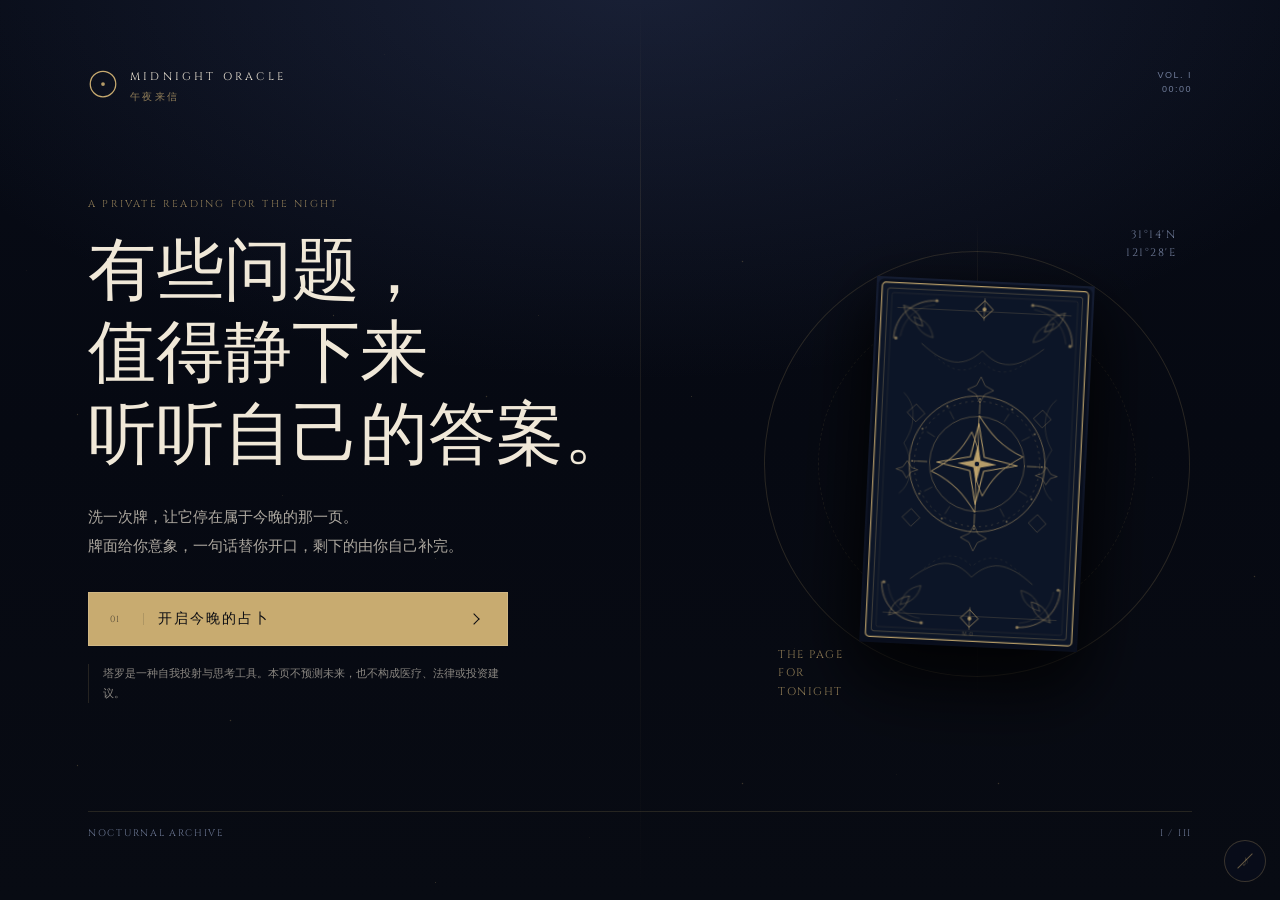
==== app/index.html @ 1a78c90f "Initial commit: 午夜来信 MIDNIGHT ORACLE - 离线塔罗+答案之书工具" ====
<!DOCTYPE html>
<html lang="zh-CN">
<head>
<meta charset="UTF-8" />
<meta name="viewport" content="width=device-width, initial-scale=1.0, maximum-scale=1.0, user-scalable=no, viewport-fit=cover" />
<meta name="description" content="午夜来信 MIDNIGHT ORACLE · 塔罗与答案之书" />
<meta name="color-scheme" content="dark" />
<meta name="theme-color" content="#060912" />
<link rel="icon" href="data:image/svg+xml,%3Csvg xmlns='http://www.w3.org/2000/svg' viewBox='0 0 32 32'%3E%3Crect width='32' height='32' rx='16' fill='%230A0D1B'/%3E%3Ccircle cx='16' cy='16' r='9' fill='none' stroke='%23C7A96B' stroke-width='1.5'/%3E%3Cpath d='M18.5 11a6.2 6.2 0 1 0 0 10 4.8 4.8 0 1 1 0-10Z' fill='%23C7A96B'/%3E%3C/svg%3E" />
<title>午夜来信 MIDNIGHT ORACLE</title>
<link rel="stylesheet" href="./assets/style.css" />
</head>
<body>

<div class="ambient" aria-hidden="true">
  <span class="ambient-glow"></span>
  <span class="ambient-stars" id="ambient-stars"></span>
</div>

<main class="app" id="app" aria-label="午夜来信塔罗占卜工具">

  <!-- ==================== 首页 ==================== -->
  <section class="screen screen-home" id="screen-home" data-screen="home">
    <div class="home-inner">
      <div class="brand">
        <span class="brand-sigil" id="brand-sigil" aria-hidden="true"></span>
        <span class="brand-text">
          <span class="brand-name">MIDNIGHT ORACLE</span>
          <span class="brand-sub">午夜来信</span>
        </span>
        <span class="brand-edition">VOL. I<br />00:00</span>
      </div>

      <div class="home-copy">
        <p class="eyebrow">A PRIVATE READING FOR THE NIGHT</p>
        <h1 class="home-title">有些问题，<br />值得静下来<br />听听自己的答案。</h1>
        <p class="home-lede">
          洗一次牌，让它停在属于今晚的那一页。<br />
          牌面给你意象，一句话替你开口，剩下的由你自己补完。
        </p>

        <button class="btn btn-primary home-cta" id="btn-start" type="button">
          <span class="cta-index">01</span>
          <span class="cta-label">开启今晚的占卜</span>
          <span class="cta-mark" aria-hidden="true"></span>
        </button>

        <p class="disclaimer">
          塔罗是一种自我投射与思考工具。本页不预测未来，也不构成医疗、法律或投资建议。
        </p>
      </div>

      <div class="home-hero" id="home-hero" aria-hidden="true">
        <span class="hero-orbit hero-orbit-a"></span>
        <span class="hero-orbit hero-orbit-b"></span>
        <span class="hero-axis"></span>
        <span class="hero-caption">THE PAGE<br />FOR<br />TONIGHT</span>
        <span class="hero-coordinate">31°14'N<br />121°28'E</span>
      </div>

      <div class="home-footer" aria-hidden="true">
        <span>NOCTURNAL ARCHIVE</span>
        <span>I / III</span>
      </div>
    </div>
  </section>

  <!-- ==================== 静心 ==================== -->
  <section class="screen screen-ritual" id="screen-ritual" data-screen="ritual" hidden>
    <button class="icon-btn icon-back ritual-back" id="btn-ritual-back" type="button" aria-label="返回上一步"></button>

    <div class="ritual-inner">
      <p class="eyebrow">A MOMENT FOR YOURSELF</p>

      <div class="ritual-breath" aria-hidden="true">
        <span class="ritual-ring"></span>
        <span class="ritual-core"></span>
      </div>

      <h2 class="ritual-title">闭上眼睛，<br />深呼吸三次。</h2>

      <p class="ritual-copy">
        然后在心里默念你想问的问题。<br />
        不必写下来——写下来，它就变成了一件待办。
      </p>

      <button class="btn btn-primary btn-block" id="btn-ritual" type="button">我准备好了</button>

      <p class="ritual-foot">全程离线 · 不提问 · 不留存你说过的任何话</p>
    </div>
  </section>

  <!-- ==================== 洗牌与抽牌 ==================== -->
  <section class="screen" id="screen-draw" data-screen="draw" hidden>
    <header class="screen-head">
      <button class="icon-btn icon-back" id="btn-back-draw" type="button" aria-label="返回上一步"></button>
      <h2 class="screen-title">洗牌与抽牌</h2>
      <span class="step-mark">02 / 03</span>
    </header>

    <div class="screen-body screen-body-draw">
      <div class="draw-atmosphere" aria-hidden="true">
        <span class="draw-veil draw-veil-a"></span>
        <span class="draw-veil draw-veil-b"></span>
        <span class="draw-starfield"></span>
        <span class="draw-comet draw-comet-a"></span>
        <span class="draw-comet draw-comet-b"></span>
      </div>

      <div class="draw-meta" aria-hidden="true">
        <span>THE SHUFFLE</span>
        <span class="draw-meta-gem"></span>
        <span>FOCUS / BREATHE</span>
      </div>

      <div class="draw-copy">
        <p class="stage-line" id="draw-stage" role="status" aria-live="polite">把问题交给牌组，听它重新排列。</p>
        <span class="draw-copy-rule" aria-hidden="true"><i></i></span>
      </div>

      <div class="deck-stage" id="deck-stage">
        <div class="deck" id="deck" role="group" aria-label="塔罗牌组"></div>
      </div>

      <div class="draw-controls">
        <button class="btn btn-primary btn-block" id="btn-shuffle" type="button">洗牌</button>
        <p class="stage-hint" id="draw-hint">抽出的牌在这次占卜中不会再改变。</p>
      </div>
    </div>
  </section>

  <!-- ==================== 今晚这一页 ==================== -->
  <section class="screen" id="screen-result" data-screen="result" hidden>
    <header class="screen-head">
      <button class="icon-btn icon-back" id="btn-back-result" type="button" aria-label="返回上一步"></button>
      <h2 class="screen-title" id="screen-result-title">今晚这一页</h2>
      <span class="step-mark" id="screen-result-step">03 / 03</span>
    </header>

    <div class="screen-body" id="result-body">
      <div class="book" id="book">
        <div class="book-page" id="book-page">
          <div class="book-page-head">
            <span class="book-page-no" id="book-page-no">NO. 01 / 44</span>
            <span class="book-page-mark">MIDNIGHT ORACLE · 答案之书</span>
          </div>

          <div class="book-card" id="book-card">
            <div class="book-card-art" id="book-card-art" aria-hidden="true"></div>
            <div class="book-card-meta">
              <span class="book-card-name" id="book-card-name"></span>
              <span class="book-card-orient" id="book-card-orient"></span>
            </div>
          </div>

          <blockquote class="book-line" id="book-line" aria-live="polite"></blockquote>

        </div>
      </div>

      <section class="card-meaning" id="card-meaning">
        <h3 class="card-meaning-title">关于这张牌</h3>
        <p class="card-meaning-text" id="card-meaning-text"></p>
        <p class="card-meaning-symbol" id="card-meaning-symbol"></p>
        <ul class="card-meaning-tags" id="card-meaning-tags"></ul>
      </section>

      <div class="result-actions" id="result-actions" hidden>
        <button class="btn btn-primary btn-block" id="btn-save" type="button">保存这一页</button>
        <button class="btn btn-ghost btn-block" id="btn-reflip" type="button">再翻一页</button>
        <button class="btn btn-ghost btn-block" id="btn-again" type="button">再占卜一次</button>
      </div>

      <p class="disclaimer disclaimer-tight" id="result-disclaimer">
        牌面与提示语来自本地牌库，仅供自我反思，不预测未来，也不替代专业意见。
      </p>
    </div>
  </section>

</main>

<!-- 分享卡预览层 -->
<div class="sheet" id="share-sheet" role="dialog" aria-modal="true" aria-labelledby="share-sheet-title" hidden>
  <div class="sheet-mask" id="share-sheet-mask"></div>
  <div class="sheet-panel">
    <div class="sheet-head">
      <div class="sheet-heading">
        <h3 class="sheet-title" id="share-sheet-title">今晚这一页</h3>
        <span class="sheet-sub">A PAGE TO KEEP</span>
      </div>
      <button class="icon-btn" id="btn-close-share" type="button" aria-label="关闭"></button>
    </div>
    <div class="sheet-body">
      <div class="share-preview" id="share-preview"></div>
      <p class="share-status" id="share-status" role="status" aria-live="polite"></p>
      <div class="share-actions" id="share-actions" hidden>
        <button class="btn btn-primary btn-block" id="btn-save-album" type="button">保存到相册</button>
        <button class="btn btn-ghost btn-block" id="btn-post-note" type="button">发布为笔记</button>
      </div>
    </div>
  </div>
</div>

<!-- 全局声音开关：配乐 + 音效 -->
<button class="float-sound" id="btn-sound" type="button" aria-pressed="false" aria-label="开启声音">
  <span class="float-sound-glyph" aria-hidden="true">♪</span>
</button>

<script src="./assets/js/01-core.js"></script>
<script src="./assets/js/02-cards-data.js"></script>
<script src="./assets/js/02b-tarot-research.js"></script>
<script src="./assets/js/03-cards-art.js"></script>
<script src="./assets/js/03b-card-canvas-data.js"></script>
<script src="./assets/js/08b-oracle-lines.js"></script>
<script src="./assets/js/08-oracle-book.js"></script>
<script src="./assets/js/05-audio.js"></script>
<script src="./assets/js/05b-ambience.js"></script>
<script src="./assets/js/06-views.js"></script>
<script src="./assets/js/07-share.js"></script>
</body>
</html>
---- app/assets/style.css ----
/* =========================================================
   午夜来信 MIDNIGHT ORACLE
   基线：Chrome 61 / WebView 61（Android 8.1 出厂内核）
   规则：不使用 flex gap（margin 为基线 + JS 行为检测增强）、
        不使用 aspect-ratio / clamp() / 逻辑属性 / :has() / 动态视口单位。
   ========================================================= */

/* =========================================================
   内置字体（均为 SIL OFL 1.1，子集化后随包分发）
   Noto Serif SC → 界面；LXGW WenKai → 那一句提示语与自问；Cinzel → 英文显示
   ========================================================= */
@font-face {
  font-family: "Noto Serif SC";
  src: url("./fonts/NotoSerifSC.woff2") format("woff2");
  font-weight: 400;
  font-style: normal;
  font-display: swap;
}

@font-face {
  font-family: "Cinzel";
  src: url("./fonts/Cinzel.woff2") format("woff2");
  font-weight: 400;
  font-style: normal;
  font-display: swap;
}

:root {
  --ink: #0A0D1B;
  --night: #151C35;
  --panel: #202744;
  --gold: #C7A96B;
  --ivory: #EAE2D0;

  --gold-soft: rgba(199, 169, 107, 0.34);
  --gold-faint: rgba(199, 169, 107, 0.14);
  --ivory-dim: rgba(234, 226, 208, 0.62);
  --ivory-faint: rgba(234, 226, 208, 0.38);

  --serif: "Noto Serif SC", "Songti SC", "STSong", "Source Han Serif SC",
    "Noto Serif CJK SC", SimSun, Georgia, serif;
  --latin: "Cinzel", "Noto Serif SC", "Trajan Pro", Georgia, serif;
  --sans: -apple-system, BlinkMacSystemFont, "PingFang SC", "Hiragino Sans GB",
          "Microsoft YaHei", "Helvetica Neue", Arial, sans-serif;

  --app-height: 100vh;
  --ease: cubic-bezier(0.22, 0.61, 0.36, 1);
}

*, *::before, *::after {
  box-sizing: border-box;
  margin: 0;
  padding: 0;
}

[hidden] {
  display: none !important;
}

html {
  height: 100%;
  touch-action: manipulation;
  -webkit-text-size-adjust: 100%;
}

body {
  min-height: var(--app-height);
  background: var(--ink);
  color: var(--ivory);
  font-family: var(--sans);
  font-size: 15px;
  line-height: 1.7;
  -webkit-font-smoothing: antialiased;
  -webkit-tap-highlight-color: transparent;
  -webkit-touch-callout: none;
}

/* ---------- 背景氛围 ---------- */
.ambient {
  position: fixed;
  top: 0;
  left: 0;
  right: 0;
  bottom: 0;
  z-index: 0;
  pointer-events: none;
  overflow: hidden;
}

.ambient-glow {
  position: absolute;
  top: -22%;
  left: 50%;
  width: 128%;
  height: 78%;
  transform: translateX(-50%);
  background: radial-gradient(50% 50% at 50% 50%, rgba(63, 79, 140, 0.42) 0%, rgba(21, 28, 53, 0) 72%);
}

.ambient-stars {
  position: absolute;
  top: 0;
  left: 0;
  right: 0;
  height: 62%;
  opacity: 0.5;
}

.ambient-stars i {
  position: absolute;
  display: block;
  width: 2px;
  height: 2px;
  border-radius: 50%;
  background: var(--gold);
  opacity: 0.42;
}

/* ---------- 应用骨架 ---------- */
.app {
  position: relative;
  z-index: 1;
  min-height: var(--app-height);
}

.screen {
  display: flex;
  flex-direction: column;
  min-height: var(--app-height);
  max-width: 520px;
  margin: 0 auto;
}

.screen[hidden] { display: none; }

/* ---------- 页头 ---------- */
.screen-head {
  flex: none;
  display: flex;
  align-items: center;
  height: 52px;
  height: calc(52px + env(safe-area-inset-top, 0px));
  padding: 0 16px;
  padding-top: env(safe-area-inset-top, 0px);
  border-bottom: 1px solid rgba(199, 169, 107, 0.14);
}

.screen-title {
  flex: 1;
  min-width: 0;
  margin-left: 6px;
  font-size: 15px;
  font-weight: 500;
  letter-spacing: 2px;
  color: var(--ivory);
}

.step-mark {
  flex: none;
  font-size: 11px;
  letter-spacing: 1.4px;
  color: var(--ivory-faint);
  font-variant-numeric: tabular-nums;
}

.icon-btn {
  flex: none;
  width: 32px;
  height: 32px;
  border: 0;
  background: transparent;
  color: var(--ivory-dim);
  cursor: pointer;
  position: relative;
}

.icon-btn::before,
.icon-btn::after {
  content: "";
  position: absolute;
  left: 50%;
  top: 50%;
  background: currentColor;
}

.icon-btn::before {
  width: 13px;
  height: 1px;
  margin: 0 0 0 -6.5px;
  transform: rotate(45deg);
}

.icon-btn::after {
  width: 13px;
  height: 1px;
  margin: 0 0 0 -6.5px;
  transform: rotate(-45deg);
}

.icon-btn:active { opacity: 0.5; }
.icon-btn[disabled] { opacity: 0.24; cursor: default; }
.icon-btn[disabled]:active { opacity: 0.24; }

.btn:focus,
.chip:focus,
.icon-btn:focus,
.link-btn:focus,
.deck-card:focus {
  outline: none;
}

html.keyboard-nav .btn:focus,
html.keyboard-nav .chip:focus,
html.keyboard-nav .icon-btn:focus,
html.keyboard-nav .link-btn:focus,
html.keyboard-nav .deck-card:focus {
  outline: 2px solid var(--gold);
  outline-offset: 3px;
}

html.keyboard-nav .icon-btn:focus {
  outline-width: 1px;
  outline-offset: 2px;
}

.icon-back::before {
  width: 9px;
  height: 9px;
  margin: -5px 0 0 -4px;
  border-right: 1px solid currentColor;
  border-bottom: 1px solid currentColor;
  background: transparent;
  transform: rotate(135deg);
}

.icon-back::after {
  display: none;
}

/* ---------- 滚动主体 ---------- */
.screen-body {
  flex: 1;
  min-height: 0;
  overflow-y: auto;
  -webkit-overflow-scrolling: touch;
  /* 不设 overscroll-behavior: contain。
     .screen 用的是 min-height，容器会随内容长高、实际不滚动；
     而 contain 会禁止滚动链，导致鼠标滚轮落在内容区时被吞掉、页面滚不动。 */
  padding: 26px 22px 46px;
  padding: 26px 22px calc(46px + env(safe-area-inset-bottom, 0px));
}

.screen-body > * + * { margin-top: 18px; }

/* =========================================================
   首页
   ========================================================= */
.screen-home { justify-content: center; }

.home-inner {
  display: flex;
  flex-direction: column;
  align-items: center;
  padding: 54px 28px 38px;
  padding-top: calc(54px + env(safe-area-inset-top, 0px));
  padding-right: 28px;
  padding-bottom: calc(38px + env(safe-area-inset-bottom, 0px));
  padding-left: 28px;
  text-align: left;
}

.brand {
  display: flex;
  align-items: center;
  width: 100%;
  margin-bottom: 40px;
}

.brand-sigil {
  flex: none;
  width: 26px;
  height: 26px;
  margin-right: 11px;
}

.brand-text {
  display: flex;
  flex-direction: column;
  min-width: 0;
}

.brand-name {
  font-size: 12px;
  letter-spacing: 3.4px;
  color: var(--gold);
}

.brand-sub {
  font-size: 11px;
  letter-spacing: 3px;
  color: var(--ivory-faint);
  margin-top: 3px;
}

.home-title {
  font-family: var(--serif);
  font-size: 33px;
  line-height: 1.62;
  font-weight: 400;
  letter-spacing: 2px;
  color: var(--ivory);
}

.home-hero {
  width: 100%;
  display: flex;
  justify-content: center;
  margin: 34px 0 30px;
}

.home-hero-card {
  width: 128px;
  height: 214px;
  filter: drop-shadow(0 18px 34px rgba(0, 0, 0, 0.6));
}

.home-hero-card.is-drifting {
  animation: heroDrift 9s ease-in-out infinite;
}

@keyframes heroDrift {
  0%, 100% { transform: translateY(0) rotate(-1.2deg); }
  50% { transform: translateY(-9px) rotate(1.2deg); }
}

.home-lede {
  width: 100%;
  font-size: 14px;
  line-height: 2;
  color: var(--ivory-dim);
  margin-bottom: 32px;
}

.home-inner .btn { align-self: stretch; }

.disclaimer {
  width: 100%;
  margin-top: 18px;
  font-size: 11px;
  line-height: 1.85;
  color: rgba(234, 226, 208, 0.3);
}

.disclaimer-tight { margin-top: 24px; }

/* =========================================================
   按钮
   ========================================================= */
.btn {
  display: block;
  border: 0;
  border-radius: 2px;
  padding: 14px 20px;
  font-family: var(--sans);
  font-size: 14px;
  letter-spacing: 4px;
  text-indent: 4px;
  cursor: pointer;
  background: transparent;
  transition: opacity 0.18s var(--ease), transform 0.18s var(--ease);
}

.btn:active { opacity: 0.62; }

.btn-primary {
  background: var(--gold);
  color: #17130A;
  font-weight: 600;
}

.btn-ghost {
  border: 1px solid rgba(199, 169, 107, 0.34);
  color: var(--gold);
}

.btn-block { width: 100%; }
.btn[disabled] { opacity: 0.34; cursor: default; }
.btn[disabled]:active { opacity: 0.34; }

/* 增强层：内核确实支持 flex gap 时启用，基线仍是 margin */
.supports-flex-gap .chip-row > * { margin: 0; }
.supports-flex-gap .chip-row { gap: 8px; }
.supports-flex-gap .chip-row-quiet { gap: 8px 6px; }

/* =========================================================
   洗牌与抽牌
   ========================================================= */
.screen-body-draw {
  display: flex;
  flex-direction: column;
}

.stage-line {
  font-size: 13px;
  letter-spacing: 1px;
  color: var(--ivory-dim);
  text-align: center;
  min-height: 22px;
}

.deck {
  position: relative;
  flex: 1;
  min-height: 260px;
  margin: 6px 0 20px;
}

.deck-card {
  position: absolute;
  top: 50%;
  left: 50%;
  width: 92px;
  height: 154px;
  margin: -77px 0 0 -46px;
  transform-style: preserve-3d;
  cursor: pointer;
  transition: transform 0.6s var(--ease), opacity 0.45s var(--ease), filter 0.45s var(--ease);
}

.deck-card-inner {
  position: absolute;
  top: 0;
  left: 0;
  width: 100%;
  height: 100%;
  transform-style: preserve-3d;
  transition: transform 0.62s var(--ease);
}

.deck-card.is-flipped .deck-card-inner {
  transform: rotateY(180deg);
}

/* ---------- 揭示仪式：其余牌退开、抽中的牌被点亮 ---------- */
.deck.is-revealing .deck-card:not(.is-picked) {
  opacity: 0.2;
  filter: blur(1.2px) saturate(0.5);
}

.deck-card.is-picked {
  z-index: 300;
}

.deck-card.is-picked .deck-card-face {
  box-shadow:
    0 26px 62px rgba(0, 0, 0, 0.62),
    0 0 44px rgba(199, 169, 107, 0.26),
    0 0 0 1px rgba(199, 169, 107, 0.34);
}

/* 翻面瞬间扫过的高光 */
.deck-card-front::after {
  content: "";
  position: absolute;
  top: -12%;
  left: -70%;
  width: 46%;
  height: 124%;
  background: linear-gradient(
    100deg,
    rgba(255, 255, 255, 0) 0%,
    rgba(255, 246, 228, 0.55) 50%,
    rgba(255, 255, 255, 0) 100%
  );
  opacity: 0;
  pointer-events: none;
  transform: rotate(14deg);
}

.deck-card.is-flipped .deck-card-front::after {
  animation: cardSheen 0.62s var(--ease) both;
}

@keyframes cardSheen {
  0% { left: -70%; opacity: 0; }
  32% { opacity: 0.9; }
  100% { left: 118%; opacity: 0; }
}

/* 书页进入：淡入上移，避免与揭示动画硬切 */
#screen-result:not([hidden]) {
  animation: screenIn 0.44s var(--ease) both;
}

@keyframes screenIn {
  from { opacity: 0; transform: translateY(12px); }
  to { opacity: 1; transform: none; }
}

.deck-card-face {
  position: absolute;
  top: 0;
  left: 0;
  width: 100%;
  height: 100%;
  backface-visibility: hidden;
  -webkit-backface-visibility: hidden;
}

.deck-card-front {
  transform: rotateY(180deg);
}

.deck.is-locked .deck-card { cursor: default; }

/* 洗牌节奏动画：由 JS 逐帧写入 transform（主线程 rAF，禁用 Web Worker） */
.deck-card.is-shuffling { transition: none; }

.stage-hint {
  font-size: 11.5px;
  line-height: 1.9;
  letter-spacing: 0.6px;
  color: rgba(234, 226, 208, 0.28);
  text-align: center;
}

.result-actions { padding-top: 2px; }
.result-actions .btn + .btn { margin-top: 10px; }

/* =========================================================
   分享面板
   ========================================================= */
.sheet {
  position: fixed;
  top: 0;
  left: 0;
  right: 0;
  bottom: 0;
  z-index: 30;
}

.sheet[hidden] { display: none; }

.sheet-mask {
  position: absolute;
  top: 0;
  left: 0;
  right: 0;
  bottom: 0;
  background: rgba(6, 8, 16, 0.82);
}

.sheet-panel {
  position: absolute;
  left: 0;
  right: 0;
  bottom: 0;
  max-height: 92%;
  display: flex;
  flex-direction: column;
  background: var(--night);
  border-top: 1px solid rgba(199, 169, 107, 0.22);
  border-radius: 3px 3px 0 0;
  animation: sheetUp 0.28s var(--ease);
}

@keyframes sheetUp {
  from { transform: translateY(16px); opacity: 0.4; }
  to { transform: translateY(0); opacity: 1; }
}

.sheet-head {
  flex: none;
  display: flex;
  align-items: center;
  padding: 14px 16px;
  border-bottom: 1px solid rgba(199, 169, 107, 0.12);
}

.sheet-title {
  flex: 1;
  font-size: 14px;
  font-weight: 500;
  letter-spacing: 3px;
  color: var(--ivory);
}

.sheet-body {
  flex: 1;
  min-height: 0;
  overflow-y: auto;
  -webkit-overflow-scrolling: touch;
  padding: 18px 18px 20px;
  padding: 18px 18px calc(20px + env(safe-area-inset-bottom, 0px));
  text-align: center;
}

.share-preview {
  display: flex;
  justify-content: center;
}

.share-preview img {
  display: block;
  width: 100%;
  max-width: 320px;
  height: auto;
  border: 1px solid rgba(199, 169, 107, 0.2);
  -webkit-touch-callout: default;
  -webkit-user-select: auto;
  user-select: auto;
}

.share-status {
  font-size: 11.5px;
  line-height: 1.9;
  color: var(--ivory-faint);
  margin-top: 12px;
}

.share-status.is-error { color: #D98B7A; }

.share-actions { margin-top: 14px; }
.share-actions .btn + .btn { margin-top: 10px; }

/* =========================================================
   动效降级 / 无障碍
   ========================================================= */
@media (prefers-reduced-motion: reduce) {
  .home-hero-card.is-drifting,
  .sheet-panel { animation: none; }
}

html.motion-reduced .home-hero-card.is-drifting,
html.motion-reduced .sheet-panel { animation: none; }

html.motion-reduced .deck-card,
html.motion-reduced .deck-card-inner { transition-duration: 0.18s !important; }

/* =========================================================
   V2 · Nocturnal Archive
   以星历、装订线、档案编号与信笺栅格重构视觉层级。
   ========================================================= */

:root {
  --ink: #060912;
  --night: #10172A;
  --panel: #182139;
  --gold: #C8AB70;
  --gold-bright: #D9BE82;
  --gold-soft: rgba(200, 171, 112, 0.7);
  --gold-faint: rgba(200, 171, 112, 0.16);
  --ivory: #F0E8D8;
  --ivory-dim: rgba(240, 232, 216, 0.72);
  --ivory-faint: rgba(240, 232, 216, 0.56);
  --steel: rgba(139, 153, 186, 0.78);
  --hairline: rgba(200, 171, 112, 0.16);
  --hairline-quiet: rgba(240, 232, 216, 0.08);
  --ease-out: cubic-bezier(0.18, 0.8, 0.24, 1);
  --hero-shift-x: 0px;
  --hero-shift-y: 0px;
  --serif: "Songti SC", "STSong", "Source Han Serif SC", "Noto Serif CJK SC", "SimSun", Georgia, serif;
  --sans: "Avenir Next", "Helvetica Neue", "PingFang SC", "Hiragino Sans GB",
          "Microsoft YaHei", sans-serif;
}

body {
  background: var(--ink);
  font-family: var(--sans);
  font-size: 16px;
  line-height: 1.75;
  letter-spacing: 0;
  line-break: strict;
  overflow-wrap: break-word;
  font-synthesis: none;
}

body::before {
  content: "";
  position: fixed;
  top: 0;
  right: 0;
  bottom: 0;
  left: 0;
  z-index: 0;
  pointer-events: none;
  background:
    radial-gradient(ellipse at 50% -8%, rgba(77, 94, 148, 0.2) 0%, rgba(6, 9, 18, 0) 52%),
    linear-gradient(180deg, rgba(255, 255, 255, 0.018) 0%, rgba(255, 255, 255, 0) 18%);
}

.ambient {
  background: linear-gradient(180deg, #070B16 0%, #060912 48%, #080B13 100%);
}

.ambient::before {
  content: "";
  position: absolute;
  top: 0;
  bottom: 0;
  left: 50%;
  width: 1px;
  background: linear-gradient(180deg, rgba(200, 171, 112, 0) 0%, rgba(200, 171, 112, 0.14) 24%, rgba(200, 171, 112, 0.04) 78%, rgba(200, 171, 112, 0) 100%);
}

.ambient-glow {
  top: -28%;
  height: 72%;
  background: radial-gradient(ellipse at 50% 36%, rgba(76, 92, 144, 0.26) 0%, rgba(21, 28, 53, 0) 68%);
}

.ambient-stars {
  height: 100%;
  opacity: 0.62;
}

.ambient-stars i {
  width: 1px;
  height: 1px;
  background: var(--gold);
  opacity: 0.42;
}

.app {
  min-height: var(--app-height);
}

.screen {
  position: relative;
  max-width: 580px;
}

.screen:not(.screen-home) {
  background: rgba(6, 9, 18, 0.58);
}

.screen:not(.screen-home)::before {
  content: "";
  position: absolute;
  top: 60px;
  bottom: 0;
  left: 18px;
  width: 1px;
  background: linear-gradient(180deg, rgba(200, 171, 112, 0.2), rgba(200, 171, 112, 0.02) 82%, rgba(200, 171, 112, 0));
  pointer-events: none;
}

.screen-head {
  height: 60px;
  height: calc(60px + env(safe-area-inset-top, 0px));
  padding: 0 18px;
  padding-top: env(safe-area-inset-top, 0px);
  background: rgba(6, 9, 18, 0.9);
  border-bottom-color: var(--hairline);
}

.screen-title {
  margin-left: 2px;
  font-size: 12px;
  font-weight: 500;
  letter-spacing: 2px;
  color: var(--ivory-dim);
}

.step-mark {
  font-size: 10px;
  letter-spacing: 1.8px;
  color: var(--steel);
}

.icon-btn {
  width: 44px;
  height: 44px;
  color: var(--gold-soft);
}

.icon-btn::before,
.icon-btn::after {
  width: 14px;
  margin-left: -7px;
}

.screen-body {
  width: 100%;
  padding: 28px 28px 48px;
  padding-bottom: calc(48px + env(safe-area-inset-bottom, 0px));
}

.screen-body > * + * {
  margin-top: 22px;
}

.eyebrow {
  font-size: 10px;
  line-height: 1.6;
  letter-spacing: 2.2px;
  color: var(--gold-soft);
}

/* ---------- 首页 ---------- */

.screen-home {
  justify-content: flex-start;
  max-width: 100%;
}

.home-inner {
  position: relative;
  width: 100%;
  max-width: 580px;
  min-height: var(--app-height);
  margin: 0 auto;
  padding: 34px 24px 24px;
  padding-top: calc(34px + env(safe-area-inset-top, 0px));
  padding-bottom: calc(24px + env(safe-area-inset-bottom, 0px));
  display: flex;
  flex-direction: column;
  align-items: stretch;
}

.brand {
  align-items: flex-start;
  margin-bottom: 28px;
}

.brand-sigil {
  width: 30px;
  height: 30px;
  margin-right: 12px;
  color: var(--gold);
}

.brand-name {
  font-size: 11px;
  line-height: 1.4;
  letter-spacing: 3.2px;
  color: var(--ivory);
}

.brand-sub {
  margin-top: 4px;
  font-size: 10px;
  letter-spacing: 2.4px;
  color: var(--gold-soft);
}

.brand-edition {
  flex: none;
  margin-left: auto;
  font-size: 9px;
  line-height: 1.55;
  letter-spacing: 1.5px;
  text-align: right;
  color: var(--steel);
}

.home-copy {
  position: relative;
  z-index: 3;
}

.home-copy .eyebrow {
  margin-bottom: 18px;
}

.home-title {
  font-family: var(--serif);
  font-size: 40px;
  font-weight: 400;
  line-height: 1.28;
  letter-spacing: 0;
  color: var(--ivory);
}

.home-lede {
  max-width: 33em;
  margin-top: 24px;
  margin-bottom: 28px;
  font-size: 14.5px;
  line-height: 1.9;
  color: var(--ivory-dim);
}

.home-cta {
  position: relative;
  width: 100%;
  max-width: 370px;
  min-height: 56px;
  display: grid;
  grid-template-columns: 34px 1fr 16px;
  align-items: center;
  padding: 0 18px;
  overflow: hidden;
  text-align: left;
  text-indent: 0;
  letter-spacing: 1.2px;
  font-size: 13.5px;
  color: #0B0C12;
  background: var(--gold);
  box-shadow: inset 0 0 0 1px rgba(255, 255, 255, 0.14);
}

.home-cta::after {
  content: "";
  position: absolute;
  top: -20%;
  bottom: -20%;
  left: -55%;
  width: 32%;
  background: linear-gradient(90deg, rgba(255, 255, 255, 0) 0%, rgba(255, 255, 255, 0.18) 50%, rgba(255, 255, 255, 0) 100%);
  transform: skewX(-16deg);
  transition: left 0.55s var(--ease-out);
}

.home-cta:hover::after {
  left: 125%;
}

.cta-index {
  padding-right: 10px;
  border-right: 1px solid rgba(11, 12, 18, 0.22);
  font-size: 9px;
  letter-spacing: 1px;
  opacity: 0.62;
}

.cta-label {
  padding-left: 14px;
  font-weight: 600;
}

.cta-mark {
  width: 8px;
  height: 8px;
  border-top: 1px solid currentColor;
  border-right: 1px solid currentColor;
  transform: rotate(45deg);
  transition: transform 0.25s var(--ease-out);
}

.home-cta:hover .cta-mark {
  transform: rotate(45deg) translate(2px, -2px);
}

.home-copy .disclaimer {
  max-width: 370px;
  margin-top: 18px;
  padding-left: 14px;
  border-left: 1px solid var(--hairline);
  font-size: 10.5px;
  line-height: 1.85;
  color: var(--ivory-faint);
}

.home-hero {
  position: relative;
  width: 100%;
  height: 300px;
  margin: 18px 0 0;
  display: flex;
  align-items: center;
  justify-content: center;
  transform: translate3d(var(--hero-shift-x), var(--hero-shift-y), 0);
  transition: transform 0.5s var(--ease-out);
}

.home-hero-card {
  position: relative;
  z-index: 2;
  width: 152px;
  height: 255px;
  color: var(--gold);
  background: linear-gradient(180deg, #141C31 0%, #090E1C 100%);
  box-shadow: 0 30px 60px rgba(0, 0, 0, 0.62);
  transform: rotate(2.8deg);
}

.home-hero-card.is-drifting {
  animation: heroDrift 10s ease-in-out infinite;
}

@keyframes heroDrift {
  0%, 100% { transform: translateY(0) rotate(2deg); }
  50% { transform: translateY(-8px) rotate(3.8deg); }
}

.hero-orbit {
  position: absolute;
  top: 50%;
  left: 50%;
  border: 1px solid rgba(200, 171, 112, 0.18);
  border-radius: 50%;
  pointer-events: none;
}

.hero-orbit-a {
  width: 286px;
  height: 286px;
  margin: -143px 0 0 -143px;
  transform: rotate(-18deg);
}

.hero-orbit-b {
  width: 214px;
  height: 214px;
  margin: -107px 0 0 -107px;
  border-style: dashed;
  opacity: 0.62;
  transform: rotate(23deg);
}

.hero-axis {
  position: absolute;
  top: 0;
  bottom: 0;
  left: 50%;
  width: 1px;
  background: linear-gradient(180deg, rgba(200, 171, 112, 0) 0%, rgba(200, 171, 112, 0.26) 36%, rgba(200, 171, 112, 0.06) 76%, rgba(200, 171, 112, 0) 100%);
}

.hero-caption,
.hero-coordinate {
  position: absolute;
  z-index: 3;
  font-size: 11px;
  line-height: 1.7;
  letter-spacing: 1.5px;
  color: var(--gold-soft);
}

.hero-caption {
  left: 2px;
  bottom: 12px;
}

.hero-coordinate {
  top: 10px;
  right: 2px;
  text-align: right;
  color: var(--steel);
}

.home-footer {
  display: flex;
  align-items: center;
  justify-content: space-between;
  margin-top: auto;
  padding-top: 14px;
  border-top: 1px solid var(--hairline);
  font-size: 9.5px;
  letter-spacing: 1.7px;
  color: var(--steel);
}

/* ---------- 按钮与表单 ---------- */

.btn {
  min-height: 54px;
  padding: 15px 22px;
  border-radius: 0;
  letter-spacing: 2px;
  text-indent: 0;
}

.btn-primary {
  background: var(--gold);
  color: #0B0C12;
  box-shadow: inset 0 0 0 1px rgba(255, 255, 255, 0.14);
}

.btn-primary:hover {
  background: var(--gold-bright);
}

.btn-ghost {
  border-color: var(--hairline);
  background: rgba(255, 255, 255, 0.018);
  color: var(--gold);
}

.btn:active {
  transform: scale(0.985);
  opacity: 0.82;
}

.screen-intro .eyebrow {
  margin-bottom: 13px;
}

#topic-row {
  display: grid;
  grid-template-columns: 1fr 1fr;
  grid-gap: 0;
  gap: 0;
  counter-reset: topic;
  border-top: 1px solid var(--hairline);
}

#example-row {
  display: block;
  border-top: 1px solid var(--hairline);
}

.question-body .btn-block {
  margin-top: 28px;
}

/* ---------- 洗牌舞台 ---------- */

.screen-body-draw {
  padding-top: 22px;
}

.draw-meta {
  display: flex;
  justify-content: space-between;
  margin-bottom: 18px;
  font-size: 9px;
  letter-spacing: 1.7px;
  color: var(--steel);
}

.stage-line {
  max-width: 310px;
  min-height: 58px;
  font-family: var(--serif);
  font-size: 18px;
  line-height: 1.75;
  letter-spacing: 0;
  text-align: left;
  color: var(--ivory);
}

.deck {
  min-height: 360px;
  margin: 2px -28px 22px;
  perspective: 900px;
}

.deck::before,
.deck::after {
  content: "";
  position: absolute;
  top: 50%;
  left: 50%;
  z-index: 0;
  border: 1px solid rgba(200, 171, 112, 0.13);
  border-radius: 50%;
  pointer-events: none;
  transition: width 0.85s var(--ease-out), height 0.85s var(--ease-out),
    margin 0.85s var(--ease-out), opacity 0.85s var(--ease-out),
    transform 0.85s var(--ease-out);
}

.deck::before {
  width: 300px;
  height: 300px;
  margin: -150px 0 0 -150px;
  box-shadow: 0 0 70px rgba(199, 169, 107, 0.025) inset;
}

.deck::after {
  width: 220px;
  height: 220px;
  margin: -110px 0 0 -110px;
  border-style: dashed;
  opacity: 0.55;
}

.deck.is-busy::before {
  width: 330px;
  height: 212px;
  margin: -106px 0 0 -165px;
  opacity: 0.76;
}

.deck.is-busy::after {
  width: 244px;
  height: 154px;
  margin: -77px 0 0 -122px;
  opacity: 0.34;
  transform: rotate(8deg);
}

.deck-card {
  width: 110px;
  height: 185px;
  margin: -92.5px 0 0 -55px;
  color: var(--gold-soft);
  transform-origin: 50% 50%;
  will-change: transform;
}

.deck-card-inner {
  transition-duration: 0.8s;
}

.deck-card-face {
  background: linear-gradient(180deg, #141C31 0%, #090E1C 100%);
  border-radius: 5px;
  overflow: hidden;
  box-shadow:
    0 22px 42px rgba(0, 0, 0, 0.46),
    0 4px 9px rgba(0, 0, 0, 0.34),
    0 0 0 1px rgba(200, 171, 112, 0.1);
}

.tarot-art-image {
  display: block;
  width: 100%;
  height: 100%;
  object-fit: cover;
  opacity: 0;
  transition: opacity 0.35s var(--ease-out), transform 0.55s var(--ease-out);
}

.tarot-art-image.is-loaded {
  opacity: 1;
}

.tarot-art-image.is-reversed {
  transform: rotate(180deg);
}

.deck-card[aria-disabled="false"]:not(.is-flipped):hover .deck-card-inner {
  transform: translateY(-3px);
}

/* 悬停只做轻微提示，不把牌提到最上层——否则会被误读成「已经选中」 */
.deck.is-ready .deck-card[aria-disabled="false"]:focus {
  z-index: 220 !important;
}

/* 刚洗完牌的一小段时间内压制悬停提示，避免指针停在牌上时像选中了 */
.deck.is-calm .deck-card[aria-disabled="false"]:not(.is-flipped):hover .deck-card-inner {
  transform: none;
}

.deck.is-calm .deck-card[aria-disabled="false"]:not(.is-flipped):hover .deck-card-face {
  box-shadow:
    0 22px 42px rgba(0, 0, 0, 0.46),
    0 4px 9px rgba(0, 0, 0, 0.34),
    0 0 0 1px rgba(200, 171, 107, 0.1);
}

.deck-card[aria-disabled="false"]:not(.is-flipped):active .deck-card-inner {
  transform: translateY(-3px) scale(0.992);
}

.deck.is-busy .deck-card {
  pointer-events: none;
}

.stage-hint {
  max-width: 340px;
  margin-right: auto;
  margin-left: auto;
  font-size: 10.5px;
  line-height: 1.8;
  letter-spacing: 0.8px;
  color: var(--ivory-faint);
}

/* ---------- 命运回信 ---------- */

#result-body {
  counter-reset: letter-section;
  padding-top: 18px;
}

@keyframes analysisSweep {
  0% { left: -28%; opacity: 0; }
  18% { opacity: 1; }
  82% { opacity: 1; }
  100% { left: 100%; opacity: 0; }
}

@keyframes analysisPulse {
  0%, 100% { opacity: 0.3; transform: scale(0.8); }
  50% { opacity: 1; transform: scale(1.1); }
}

html.motion-reduced .analysis-panel::after,
html.motion-reduced .analysis-running::before {
  animation: none;
}

@media (prefers-reduced-motion: reduce) {
}

.result-actions {
  padding-top: 22px;
}

.result-actions .btn + .btn {
  margin-top: 12px;
}

.disclaimer-tight {
  padding-left: 0;
  border-left: 0;
  text-align: center;
}

/* ---------- 分享面板 ---------- */

.sheet-mask {
  background: rgba(3, 5, 11, 0.88);
}

.sheet-panel {
  left: 0;
  right: 0;
  max-height: 94%;
  border-top: 1px solid var(--gold-soft);
  border-radius: 0;
  background: #0B1120;
}

.sheet-head {
  padding: 16px 20px;
  border-bottom-color: var(--hairline);
}

.sheet-heading {
  flex: 1;
  display: flex;
  flex-direction: column;
}

.sheet-title {
  font-size: 13px;
  letter-spacing: 2.5px;
  color: var(--ivory);
}

.sheet-sub {
  margin-top: 3px;
  font-size: 9px;
  letter-spacing: 1.6px;
  color: var(--steel);
}

.sheet-body {
  padding: 22px 20px 24px;
  padding-bottom: calc(24px + env(safe-area-inset-bottom, 0px));
}

.share-preview img {
  max-width: 340px;
  border-color: var(--hairline);
  box-shadow: 0 24px 54px rgba(0, 0, 0, 0.4);
}

.share-status {
  max-width: 340px;
  margin-right: auto;
  margin-left: auto;
  font-size: 10.5px;
}

/* ---------- 编排式入场 ---------- */

@keyframes archiveRise {
  from {
    opacity: 0;
    transform: translateY(14px);
  }
  to {
    opacity: 1;
    transform: translateY(0);
  }
}

@keyframes archiveFade {
  from { opacity: 0; }
  to { opacity: 1; }
}

.screen.is-entering .screen-head {
  animation: archiveFade 0.55s var(--ease-out) both;
}

.screen.is-entering .screen-body > * {
  animation: archiveRise 0.72s var(--ease-out) both;
}

.screen.is-entering .screen-body > *:nth-child(1) { animation-delay: 0.06s; }
.screen.is-entering .screen-body > *:nth-child(2) { animation-delay: 0.11s; }
.screen.is-entering .screen-body > *:nth-child(3) { animation-delay: 0.16s; }
.screen.is-entering .screen-body > *:nth-child(4) { animation-delay: 0.21s; }
.screen.is-entering .screen-body > *:nth-child(5) { animation-delay: 0.26s; }
.screen.is-entering .screen-body > *:nth-child(6) { animation-delay: 0.31s; }
.screen.is-entering .screen-body > *:nth-child(7) { animation-delay: 0.36s; }
.screen.is-entering .screen-body > *:nth-child(8) { animation-delay: 0.41s; }

.screen-home.is-entering .brand {
  animation: archiveFade 0.65s var(--ease-out) both;
}

.screen-home.is-entering .home-copy > * {
  animation: archiveRise 0.85s var(--ease-out) both;
}

.screen-home.is-entering .home-copy > *:nth-child(1) { animation-delay: 0.07s; }
.screen-home.is-entering .home-copy > *:nth-child(2) { animation-delay: 0.13s; }
.screen-home.is-entering .home-copy > *:nth-child(3) { animation-delay: 0.2s; }
.screen-home.is-entering .home-copy > *:nth-child(4) { animation-delay: 0.28s; }
.screen-home.is-entering .home-copy > *:nth-child(5) { animation-delay: 0.36s; }

.screen-home.is-entering .home-hero {
  animation: archiveRise 1.05s var(--ease-out) 0.2s both;
}

.screen-home.is-entering .home-footer {
  animation: archiveFade 0.85s var(--ease-out) 0.45s both;
}

html.motion-reduced .screen.is-entering .screen-head,
html.motion-reduced .screen.is-entering .screen-body > *,
html.motion-reduced .screen-home.is-entering .brand,
html.motion-reduced .screen-home.is-entering .home-copy > *,
html.motion-reduced .screen-home.is-entering .home-hero,
html.motion-reduced .screen-home.is-entering .home-footer {
  animation: none;
}

@media (prefers-reduced-motion: reduce) {
  .screen.is-entering .screen-head,
  .screen.is-entering .screen-body > *,
  .screen-home.is-entering .brand,
  .screen-home.is-entering .home-copy > *,
  .screen-home.is-entering .home-hero,
  .screen-home.is-entering .home-footer {
    animation: none;
  }
}

/* ---------- 中间宽度 ---------- */

@media (min-width: 600px) {
  .home-inner {
    max-width: 680px;
    padding-right: 40px;
    padding-left: 40px;
  }

  .home-title {
    font-size: 48px;
  }

  .home-hero {
    height: 340px;
  }

  .home-hero-card {
    width: 174px;
    height: 292px;
  }

  .screen:not(.screen-home) {
    max-width: 620px;
  }

  .screen-body {
    padding-right: 44px;
    padding-left: 44px;
  }
}

/* ---------- 桌面档案版式 ---------- */

@media (min-width: 900px) {
  .screen-home {
    max-width: 1220px;
  }

  .home-inner {
    display: grid;
    grid-template-columns: minmax(0, 1fr) 430px;
    grid-template-areas:
      "brand brand"
      "copy hero"
      "footer footer";
    align-items: center;
    max-width: 1220px;
    min-height: var(--app-height);
    padding: 42px 58px 30px;
    padding-top: calc(42px + env(safe-area-inset-top, 0px));
    padding-bottom: calc(30px + env(safe-area-inset-bottom, 0px));
  }

  .brand {
    grid-area: brand;
    margin-bottom: 24px;
  }

  .home-copy {
    grid-area: copy;
    max-width: 620px;
    padding-bottom: 28px;
  }

  .home-title {
    font-size: 62px;
    line-height: 1.2;
  }

  .home-lede {
    margin-top: 28px;
    margin-bottom: 32px;
    font-size: 15px;
  }

  .home-cta {
    max-width: 420px;
  }

  .home-copy .disclaimer {
    max-width: 420px;
  }

  .home-hero {
    grid-area: hero;
    height: 560px;
    margin: 0;
  }

  .home-hero-card {
    width: 218px;
    height: 366px;
  }

  .hero-orbit-a {
    width: 426px;
    height: 426px;
    margin: -213px 0 0 -213px;
  }

  .hero-orbit-b {
    width: 318px;
    height: 318px;
    margin: -159px 0 0 -159px;
  }

  .hero-axis {
    top: 34px;
    bottom: 34px;
  }

  .hero-caption {
    left: 16px;
    bottom: 42px;
  }

  .hero-coordinate {
    top: 42px;
    right: 16px;
  }

  .home-footer {
    grid-area: footer;
    margin-top: 14px;
  }

  .screen:not(.screen-home) {
    max-width: 720px;
    border-right: 1px solid rgba(200, 171, 112, 0.08);
    border-left: 1px solid rgba(200, 171, 112, 0.08);
    box-shadow: 0 0 80px rgba(0, 0, 0, 0.2);
  }

  .screen:not(.screen-home)::before {
    left: 26px;
  }

  .screen-head {
    padding-right: 28px;
    padding-left: 28px;
  }

  .screen-body {
    padding: 42px 56px 58px;
    padding-bottom: calc(58px + env(safe-area-inset-bottom, 0px));
  }

  .deck {
    min-height: 430px;
    margin-right: -56px;
    margin-left: -56px;
    transform: scale(1.12);
    transform-origin: 50% 54%;
  }

  .deck::before {
    width: 360px;
    height: 360px;
    margin: -180px 0 0 -180px;
  }

  .deck::after {
    width: 270px;
    height: 270px;
    margin: -135px 0 0 -135px;
  }

  .sheet-panel {
    left: 50%;
    right: auto;
    width: 580px;
    margin-left: -290px;
  }
}

@media (min-width: 900px) and (max-width: 1119px) {
  .home-inner {
    grid-template-columns: minmax(0, 1fr) 370px;
  }

  .home-title {
    font-size: 48px;
  }

  .home-hero-card {
    width: 190px;
    height: 319px;
  }

  .hero-orbit-a {
    width: 370px;
    height: 370px;
    margin: -185px 0 0 -185px;
  }

  .hero-orbit-b {
    width: 276px;
    height: 276px;
    margin: -138px 0 0 -138px;
  }
}

@media (min-width: 1240px) {
  .home-title {
    font-size: 68px;
  }
}

/* ---------- 小屏收束 ---------- */

@media (max-width: 359px) {
  .home-inner {
    padding-right: 20px;
    padding-left: 20px;
  }

  .home-title {
    font-size: 34px;
  }

  .home-hero {
    height: 272px;
  }

  .home-hero-card {
    width: 136px;
    height: 229px;
  }

  .hero-orbit-a {
    width: 246px;
    height: 246px;
    margin: -123px 0 0 -123px;
  }

  .hero-orbit-b {
    width: 188px;
    height: 188px;
    margin: -94px 0 0 -94px;
  }

  .screen-body {
    padding-right: 20px;
    padding-left: 20px;
  }

  .deck {
    margin-right: -20px;
    margin-left: -20px;
  }

  .home-cta {
    font-size: 12.5px;
  }
}

/* =========================================================
   V3 · Shuffle Ritual
   洗牌页改为单一视觉轴：档案标签、状态文案、牌阵和操作区
   共用居中对齐轨道；星图、极光帘与冷色微光只服务舞台焦点。
   ========================================================= */

.screen-body-draw {
  --draw-cyan: #79D4D2;
  --draw-rose: #D998AC;
  --draw-violet: #9E8BD0;
  position: relative;
  isolation: isolate;
  overflow-x: hidden;
  padding-top: 18px;
}

.screen-body-draw > * + * {
  margin-top: 0;
}

.draw-atmosphere {
  position: absolute;
  top: 0;
  right: 0;
  bottom: 0;
  left: 0;
  z-index: 0;
  overflow: hidden;
  pointer-events: none;
}

.draw-atmosphere::before {
  content: "";
  position: absolute;
  top: 142px;
  left: 50%;
  width: 304px;
  height: 548px;
  margin-left: -152px;
  background: linear-gradient(180deg,
    rgba(121, 212, 210, 0.105) 0%,
    rgba(158, 139, 208, 0.07) 42%,
    rgba(217, 152, 172, 0.038) 70%,
    rgba(6, 9, 18, 0) 100%);
  -webkit-clip-path: polygon(46% 0, 54% 0, 92% 100%, 8% 100%);
  clip-path: polygon(46% 0, 54% 0, 92% 100%, 8% 100%);
  -webkit-filter: blur(17px);
  filter: blur(17px);
  opacity: 0.76;
}

.draw-veil {
  position: absolute;
  display: block;
  opacity: 0.8;
  pointer-events: none;
  -webkit-filter: blur(18px);
  filter: blur(18px);
  mix-blend-mode: screen;
  will-change: transform, opacity;
}

.draw-veil-a {
  top: 166px;
  left: -190px;
  width: 570px;
  height: 150px;
  background: linear-gradient(104deg,
    rgba(58, 155, 166, 0) 0%,
    rgba(70, 184, 190, 0.2) 34%,
    rgba(158, 120, 191, 0.17) 58%,
    rgba(200, 171, 112, 0.085) 75%,
    rgba(200, 171, 112, 0) 100%);
  transform: rotate(-18deg);
  animation: drawVeilA 11s ease-in-out infinite;
}

.draw-veil-b {
  top: 466px;
  right: -190px;
  width: 520px;
  height: 126px;
  background: linear-gradient(72deg,
    rgba(200, 171, 112, 0) 0%,
    rgba(200, 171, 112, 0.12) 28%,
    rgba(211, 131, 158, 0.17) 55%,
    rgba(91, 177, 185, 0.13) 76%,
    rgba(91, 177, 185, 0) 100%);
  transform: rotate(13deg);
  animation: drawVeilB 13s ease-in-out infinite;
}

.draw-starfield {
  position: absolute;
  top: 90px;
  right: 0;
  bottom: 74px;
  left: 0;
  display: block;
}

.draw-starfield i {
  position: absolute;
  display: block;
  width: 2px;
  height: 2px;
  border-radius: 50%;
  color: var(--gold);
  background: currentColor;
  box-shadow: 0 0 8px currentColor;
  animation: drawStarPulse 4.8s ease-in-out infinite;
  will-change: transform;
}

.draw-starfield i.is-cyan { color: var(--draw-cyan); }
.draw-starfield i.is-rose { color: var(--draw-rose); }
.draw-starfield i.is-ivory { color: var(--ivory); }

.draw-starfield i:nth-child(6n) {
  width: 3px;
  height: 3px;
  box-shadow: 0 0 12px currentColor;
}

.draw-comet {
  position: absolute;
  width: 96px;
  height: 1px;
  background: linear-gradient(90deg,
    rgba(200, 171, 112, 0) 0%,
    rgba(200, 171, 112, 0.62) 55%,
    rgba(200, 171, 112, 0) 100%);
  opacity: 0.48;
  pointer-events: none;
}

.draw-comet::after {
  content: "";
  position: absolute;
  top: -2px;
  right: 22px;
  width: 5px;
  height: 5px;
  border: 1px solid rgba(226, 207, 164, 0.72);
  transform: rotate(45deg);
  box-shadow: 0 0 10px rgba(200, 171, 112, 0.34);
}

.draw-comet-a {
  top: 222px;
  left: 12px;
  transform: rotate(-27deg);
}

.draw-comet-b {
  top: 494px;
  right: -10px;
  transform: rotate(154deg);
  opacity: 0.32;
}

.draw-meta,
.draw-copy,
.deck-stage,
.draw-controls {
  position: relative;
  z-index: 2;
}

.draw-meta {
  display: grid;
  grid-template-columns: 1fr 18px 1fr;
  align-items: center;
  width: 100%;
  max-width: 370px;
  margin-right: auto;
  margin-bottom: 18px;
  margin-left: auto;
  padding-bottom: 12px;
  border-bottom: 1px solid var(--hairline);
  font-size: 8.5px;
  line-height: 1.5;
  letter-spacing: 1.8px;
  color: var(--steel);
}

.draw-meta > span:last-child {
  text-align: right;
}

.draw-meta > span:first-child {
  color: rgba(121, 212, 210, 0.58);
}

.draw-meta > span:last-child {
  color: rgba(217, 152, 172, 0.54);
}

.draw-meta-gem {
  display: block;
  width: 5px;
  height: 5px;
  margin: auto;
  border: 1px solid rgba(200, 171, 112, 0.62);
  background: rgba(200, 171, 112, 0.08);
  transform: rotate(45deg);
  box-shadow: 0 0 13px rgba(200, 171, 112, 0.28);
  animation: drawGemPulse 3.8s ease-in-out infinite;
}

.draw-copy {
  width: 100%;
  max-width: 370px;
  margin-right: auto;
  margin-left: auto;
  text-align: center;
}

.screen-body-draw .stage-line {
  max-width: 330px;
  min-height: 0;
  margin-right: auto;
  margin-left: auto;
  font-family: var(--serif);
  font-size: 21px;
  line-height: 1.55;
  letter-spacing: 0.2px;
  text-align: center;
  color: var(--ivory);
  text-shadow: 0 0 28px rgba(200, 171, 112, 0.13);
}

.draw-copy-rule {
  position: relative;
  display: block;
  width: 74px;
  height: 1px;
  margin: 15px auto 0;
  background: linear-gradient(90deg,
    rgba(200, 171, 112, 0),
    rgba(200, 171, 112, 0.48) 35%,
    rgba(121, 212, 210, 0.32) 65%,
    rgba(121, 212, 210, 0));
}

.draw-copy-rule i {
  position: absolute;
  top: -2px;
  left: 50%;
  width: 5px;
  height: 5px;
  margin-left: -2px;
  border: 1px solid rgba(217, 190, 130, 0.64);
  background: var(--ink);
  transform: rotate(45deg);
}

.deck-stage {
  flex: 1 1 auto;
  width: auto;
  min-height: 402px;
  margin: 8px -28px 2px;
  transition: opacity 0.4s var(--ease-out);
}

.deck-stage::before,
.deck-stage::after {
  content: "";
  position: absolute;
  top: 51%;
  left: 50%;
  pointer-events: none;
  transition: width 0.9s var(--ease-out), height 0.9s var(--ease-out),
    margin 0.9s var(--ease-out), opacity 0.9s var(--ease-out),
    border-color 0.9s var(--ease-out), transform 0.9s var(--ease-out);
}

.deck-stage::before {
  z-index: 0;
  width: 318px;
  height: 318px;
  margin: -159px 0 0 -159px;
  border: 1px solid rgba(121, 212, 210, 0.16);
  border-top-color: rgba(121, 212, 210, 0.31);
  border-right-color: rgba(200, 171, 112, 0.26);
  border-bottom-color: rgba(217, 152, 172, 0.29);
  border-left-color: rgba(158, 139, 208, 0.25);
  border-radius: 50%;
  background:
    linear-gradient(90deg, rgba(121, 212, 210, 0) 49.7%, rgba(121, 212, 210, 0.075) 50%, rgba(121, 212, 210, 0) 50.3%),
    linear-gradient(0deg, rgba(217, 152, 172, 0) 49.7%, rgba(217, 152, 172, 0.06) 50%, rgba(217, 152, 172, 0) 50.3%),
    radial-gradient(circle at 50% 50%, rgba(121, 212, 210, 0.032) 0%, rgba(121, 212, 210, 0.012) 39%, rgba(6, 9, 18, 0) 70%),
    radial-gradient(circle at 52% 45%, rgba(217, 152, 172, 0.028) 0%, rgba(217, 152, 172, 0) 55%);
  box-shadow:
    0 0 0 9px rgba(200, 171, 112, 0.018),
    0 0 62px rgba(121, 212, 210, 0.06),
    0 0 34px rgba(217, 152, 172, 0.035);
}

.deck-stage::after {
  z-index: 1;
  width: 276px;
  height: 150px;
  margin: -75px 0 0 -138px;
  border: 1px solid rgba(217, 152, 172, 0.13);
  border-radius: 50%;
  transform: rotate(-7deg);
  box-shadow: 0 0 36px rgba(217, 152, 172, 0.025);
}

.deck-stage.is-busy::before {
  width: 344px;
  height: 344px;
  margin: -172px 0 0 -172px;
  border-color: rgba(121, 212, 210, 0.22);
  animation: drawOrbitPulse 1.4s ease-in-out infinite;
}

.deck-stage.is-busy::after {
  width: 310px;
  height: 172px;
  margin: -86px 0 0 -155px;
  border-color: rgba(217, 152, 172, 0.22);
  transform: rotate(10deg);
}

.deck-stage.is-ready::before {
  border-color: rgba(200, 171, 112, 0.2);
  box-shadow:
    0 0 0 9px rgba(200, 171, 112, 0.02),
    0 0 70px rgba(121, 212, 210, 0.085),
    0 0 38px rgba(217, 152, 172, 0.045),
    inset 0 0 46px rgba(200, 171, 112, 0.036);
}

.deck-stage .deck {
  position: absolute;
  top: 0;
  left: 0;
  z-index: 3;
  width: 100%;
  height: 100%;
  min-height: 0;
  margin: 0;
  perspective: 1000px;
}

.deck-stage .deck::before {
  width: 286px;
  height: 286px;
  margin: -143px 0 0 -143px;
  border-color: rgba(200, 171, 112, 0.16);
  background: radial-gradient(circle at 50% 50%, rgba(200, 171, 112, 0.022) 0%, rgba(6, 9, 18, 0) 68%);
  box-shadow:
    0 0 48px rgba(200, 171, 112, 0.035),
    inset 0 0 52px rgba(121, 212, 210, 0.022);
}

.deck-stage .deck::after {
  width: 224px;
  height: 120px;
  margin: -60px 0 0 -112px;
  border-color: rgba(200, 171, 112, 0.21);
  opacity: 0.72;
  transform: rotate(-4deg);
}

.deck-stage .deck.is-busy::before {
  width: 312px;
  height: 312px;
  margin: -156px 0 0 -156px;
  border-color: rgba(121, 212, 210, 0.2);
  opacity: 0.9;
}

.deck-stage .deck.is-busy::after {
  width: 246px;
  height: 136px;
  margin: -68px 0 0 -123px;
  border-color: rgba(217, 152, 172, 0.25);
  opacity: 0.58;
  transform: rotate(9deg);
}

.deck-card-face {
  box-shadow:
    0 25px 48px rgba(0, 0, 0, 0.52),
    0 5px 12px rgba(0, 0, 0, 0.38),
    0 0 0 1px rgba(200, 171, 112, 0.11);
}

.deck-card-back::after {
  content: "";
  position: absolute;
  top: 0;
  right: 0;
  bottom: 0;
  left: 0;
  border: 1px solid rgba(121, 212, 210, 0.1);
  background: linear-gradient(132deg,
    rgba(93, 202, 205, 0.095) 0%,
    rgba(93, 202, 205, 0) 31%,
    rgba(200, 171, 112, 0) 66%,
    rgba(217, 152, 172, 0.14) 100%);
  pointer-events: none;
  transition: opacity 0.45s var(--ease-out), border-color 0.45s var(--ease-out);
}

.deck.is-ready .deck-card-back::after {
  border-color: rgba(200, 171, 112, 0.2);
  opacity: 0.9;
}

.deck.is-busy .deck-card-back::after {
  border-color: rgba(121, 212, 210, 0.19);
  background: linear-gradient(132deg,
    rgba(93, 202, 205, 0.18) 0%,
    rgba(93, 202, 205, 0.015) 34%,
    rgba(200, 171, 112, 0.02) 62%,
    rgba(217, 152, 172, 0.16) 100%);
  animation: drawCardShimmer 2.25s ease-in-out infinite;
}

.deck-card[aria-disabled="false"]:not(.is-flipped):hover .deck-card-face {
  box-shadow:
    0 26px 50px rgba(0, 0, 0, 0.5),
    0 5px 12px rgba(0, 0, 0, 0.36),
    0 0 16px rgba(200, 171, 112, 0.09),
    0 0 0 1px rgba(200, 171, 112, 0.22);
}

.draw-controls {
  width: 100%;
  max-width: 370px;
  margin: 8px auto 0;
}

.draw-controls .btn-primary {
  position: relative;
  overflow: hidden;
  min-height: 56px;
  border: 1px solid rgba(250, 231, 181, 0.22);
  background: linear-gradient(108deg, #B69458 0%, #D3B678 46%, #C5A76A 100%);
  box-shadow:
    0 10px 34px rgba(200, 171, 112, 0.14),
    inset 0 0 0 1px rgba(255, 255, 255, 0.13);
  transition: transform 0.18s var(--ease), box-shadow 0.28s var(--ease-out), opacity 0.18s var(--ease);
}

.draw-controls .btn-primary::before {
  content: "";
  position: absolute;
  top: -20%;
  bottom: -20%;
  left: -38%;
  width: 26%;
  background: linear-gradient(90deg, rgba(255, 255, 255, 0), rgba(255, 251, 232, 0.3), rgba(255, 255, 255, 0));
  transform: skewX(-20deg);
  animation: drawButtonSheen 5.4s ease-in-out infinite;
  pointer-events: none;
}

.draw-controls .btn-primary:hover {
  background: linear-gradient(108deg, #C1A164 0%, #E0C78B 48%, #CEB273 100%);
  box-shadow:
    0 13px 42px rgba(200, 171, 112, 0.2),
    inset 0 0 0 1px rgba(255, 255, 255, 0.2);
}

.draw-controls .btn-primary[disabled]::before {
  animation: none;
}

.draw-controls .stage-hint {
  max-width: 330px;
  margin: 13px auto 0;
  font-size: 9.5px;
  line-height: 1.75;
  letter-spacing: 0.7px;
  text-align: center;
  color: rgba(240, 232, 216, 0.42);
}

@keyframes drawStarPulse {
  0%, 100% { transform: scale(0.72); }
  50% { transform: scale(1.35); }
}

@keyframes drawGemPulse {
  0%, 100% { box-shadow: 0 0 10px rgba(200, 171, 112, 0.2); opacity: 0.72; }
  50% { box-shadow: 0 0 18px rgba(200, 171, 112, 0.5); opacity: 1; }
}

@keyframes drawVeilA {
  0%, 100% { opacity: 0.46; transform: translate3d(-10px, 0, 0) rotate(-18deg); }
  50% { opacity: 0.76; transform: translate3d(18px, 12px, 0) rotate(-14deg); }
}

@keyframes drawVeilB {
  0%, 100% { opacity: 0.4; transform: translate3d(10px, 0, 0) rotate(13deg); }
  50% { opacity: 0.68; transform: translate3d(-16px, -9px, 0) rotate(9deg); }
}

@keyframes drawOrbitPulse {
  0%, 100% { opacity: 0.58; transform: scale(0.985); }
  50% { opacity: 0.95; transform: scale(1.02); }
}

@keyframes drawCardShimmer {
  0%, 100% { opacity: 0.48; }
  50% { opacity: 1; }
}

@keyframes drawButtonSheen {
  0%, 68% { left: -38%; opacity: 0; }
  74% { opacity: 1; }
  88% { left: 118%; opacity: 0; }
  100% { left: 118%; opacity: 0; }
}

@media (max-width: 359px) {
  .screen-body-draw {
    padding-right: 20px;
    padding-left: 20px;
  }

  .screen-body-draw .stage-line {
    max-width: 286px;
    font-size: 19px;
  }

  .deck-stage {
    min-height: 350px;
    margin-right: -20px;
    margin-left: -20px;
  }

  .deck-stage::before {
    width: 292px;
    height: 292px;
    margin: -146px 0 0 -146px;
  }

  .deck-stage::after {
    width: 248px;
    height: 136px;
    margin: -68px 0 0 -124px;
  }
}

@media (min-width: 900px) {
  .screen-body-draw {
    padding-top: 30px;
  }

  .draw-meta,
  .draw-copy,
  .draw-controls {
    max-width: 450px;
  }

  .screen-body-draw .stage-line {
    max-width: 410px;
    font-size: 24px;
  }

  .deck-stage {
    min-height: 470px;
    margin-right: -56px;
    margin-left: -56px;
  }

  .deck-stage .deck {
    transform: none;
  }

  .deck-stage::before {
    width: 408px;
    height: 408px;
    margin: -204px 0 0 -204px;
  }

  .deck-stage::after {
    width: 358px;
    height: 196px;
    margin: -98px 0 0 -179px;
  }

  .deck-stage .deck::before {
    width: 330px;
    height: 330px;
    margin: -165px 0 0 -165px;
  }

  .deck-stage .deck::after {
    width: 286px;
    height: 154px;
    margin: -77px 0 0 -143px;
  }
}

@media (prefers-reduced-motion: reduce) {
  .draw-veil,
  .draw-starfield i,
  .draw-meta-gem,
  .deck-stage.is-busy::before,
  .deck.is-busy .deck-card-back::after,
  .draw-controls .btn-primary::before {
    animation: none;
  }
}

html.motion-reduced .draw-veil,
html.motion-reduced .draw-starfield i,
html.motion-reduced .draw-meta-gem,
html.motion-reduced .deck-stage.is-busy::before,
html.motion-reduced .deck.is-busy .deck-card-back::after,
html.motion-reduced .draw-controls .btn-primary::before {
  animation: none;
}

/* =========================================================
   手势洗牌：牌堆跟随手指，音效开关
   ========================================================= */

/* 横向拖动用于洗牌，纵向仍然可以滑动页面 */
.deck {
  touch-action: pan-y;
  -webkit-user-select: none;
  user-select: none;
}

/* 牌阵就绪后，牌本身可以任意方向拖出（不触发页面滚动） */
.deck.is-ready .deck-card {
  touch-action: none;
}

.deck.is-picking {
  cursor: grabbing;
}

.deck.is-grabbing {
  cursor: grabbing;
}

.deck.is-grabbing .deck-card {
  will-change: transform;
}

.draw-hint-row .stage-hint {
  margin: 0;
  flex: 1;
  min-width: 0;
}

.icon-sound.is-off {
  color: var(--ivory-faint);
}

.icon-sound.is-off::after {
  left: 10px;
  top: 16px;
  width: 14px;
  height: 1px;
  border-right: 0;
  border-radius: 0;
  background: currentColor;
  transform: rotate(-45deg);
}

@media (min-width: 600px) {
}

/* =========================================================
   静心页：呼吸、默念、准备
   ========================================================= */

.screen-ritual {
  display: flex;
  align-items: center;
  justify-content: center;
  min-height: var(--app-height);
  padding: 32px 0 44px;
}

.ritual-inner {
  width: 100%;
  max-width: 460px;
  margin: 0 auto;
  padding: 0 28px;
  text-align: center;
}

.screen-ritual:not([hidden]) .ritual-inner {
  animation: ritualIn 0.8s var(--ease) both;
}

@keyframes ritualIn {
  from { opacity: 0; transform: translateY(16px); }
  to { opacity: 1; transform: none; }
}

/* 呼吸圆环：吸气放大，呼气收回 */
.ritual-breath {
  position: relative;
  width: 128px;
  height: 128px;
  margin: 30px auto 34px;
}

.ritual-ring {
  position: absolute;
  top: 0;
  right: 0;
  bottom: 0;
  left: 0;
  border: 1px solid rgba(199, 169, 107, 0.26);
  border-radius: 50%;
}

.ritual-ring::after {
  content: "";
  position: absolute;
  top: 12px;
  right: 12px;
  bottom: 12px;
  left: 12px;
  border: 1px solid rgba(199, 169, 107, 0.12);
  border-radius: 50%;
}

.ritual-core {
  position: absolute;
  top: 50%;
  left: 50%;
  width: 44px;
  height: 44px;
  margin: -22px 0 0 -22px;
  border-radius: 50%;
  background: radial-gradient(circle at 50% 42%, rgba(199, 169, 107, 0.46), rgba(199, 169, 107, 0.05) 72%);
  box-shadow: 0 0 32px rgba(199, 169, 107, 0.16);
  animation: ritualBreath 4.6s ease-in-out infinite;
}

@keyframes ritualBreath {
  0%, 100% { transform: scale(0.72); opacity: 0.55; }
  46% { transform: scale(1.18); opacity: 1; }
}

.ritual-title {
  margin: 0 0 18px;
  font-family: var(--serif);
  font-size: 26px;
  line-height: 1.68;
  letter-spacing: 3px;
  color: var(--ivory);
}

.ritual-copy {
  margin: 0 0 28px;
  font-size: 14px;
  line-height: 2.05;
  letter-spacing: 0.4px;
  color: var(--ivory-dim);
}

.ritual-foot {
  margin-top: 20px;
  font-size: 11px;
  line-height: 1.9;
  letter-spacing: 0.6px;
  color: rgba(234, 226, 208, 0.26);
}

/* 静心页的返回键：绝对定位在左上角，不打断居中的留白 */
.ritual-back {
  position: absolute;
  top: 14px;
  left: 14px;
  z-index: 2;
}

@media (prefers-reduced-motion: reduce) {
  .ritual-core { animation: none; transform: scale(0.95); }
  .screen-ritual:not([hidden]) .ritual-inner { animation: none; }
}

/* =========================================================
   今晚这一页：书页 / 提示语 / 三个自问
   ========================================================= */

.book {
  perspective: 1400px;
  margin-bottom: 18px;
}

.book-page {
  position: relative;
  padding: 20px 20px 24px 30px;
  background: linear-gradient(168deg, rgba(34, 42, 74, 0.95) 0%, rgba(15, 20, 40, 0.95) 100%);
  border: 1px solid var(--gold-soft);
  border-radius: 2px;
  box-shadow: 0 20px 44px rgba(0, 0, 0, 0.5);
  overflow: hidden;
  transform-origin: left center;
}

/* 装订线 */
.book-page::before {
  content: '';
  position: absolute;
  left: 16px;
  top: 0;
  bottom: 0;
  width: 1px;
  background: linear-gradient(
    180deg,
    rgba(199, 169, 107, 0) 0%,
    rgba(199, 169, 107, 0.26) 16%,
    rgba(199, 169, 107, 0.26) 84%,
    rgba(199, 169, 107, 0) 100%
  );
}

/* 右上角折角标记 */
.book-page::after {
  content: '';
  position: absolute;
  right: 10px;
  top: 10px;
  width: 13px;
  height: 13px;
  border-top: 1px solid rgba(199, 169, 107, 0.38);
  border-right: 1px solid rgba(199, 169, 107, 0.38);
}

.book.is-opening .book-page {
  animation: bookOpen 0.78s var(--ease) both;
}

@keyframes bookOpen {
  0% { transform: rotateY(-22deg) translateX(-12px); opacity: 0.25; }
  55% { opacity: 1; }
  100% { transform: rotateY(0deg) translateX(0); opacity: 1; }
}

html.motion-reduced .book.is-opening .book-page { animation: none; }

.book-page-head {
  display: flex;
  justify-content: space-between;
  align-items: baseline;
  padding-bottom: 12px;
  border-bottom: 1px solid rgba(199, 169, 107, 0.16);
  font-family: var(--sans);
  font-size: 10.5px;
  letter-spacing: 0.16em;
  color: rgba(199, 169, 107, 0.68);
}

.book-page-no { white-space: nowrap; }

.book-page-mark {
  opacity: 0.72;
  text-align: right;
}

.book-card {
  display: flex;
  align-items: center;
  padding: 18px 0 4px;
}

.book-card-art {
  flex: none;
  width: 92px;
  height: 154px;
  margin-right: 16px;
  border: 1px solid rgba(199, 169, 107, 0.3);
  background: rgba(0, 0, 0, 0.28);
  box-shadow: 0 8px 20px rgba(0, 0, 0, 0.4);
  overflow: hidden;
}

.book-card-meta {
  flex: 1;
  min-width: 0;
  display: flex;
  flex-direction: column;
}

.book-card-name {
  font-family: var(--serif);
  font-size: 20px;
  letter-spacing: 2.5px;
  line-height: 1.5;
  color: var(--ivory);
}

.book-card-orient {
  margin-top: 8px;
  font-size: 11px;
  letter-spacing: 2.4px;
  color: var(--gold-soft);
}

/* 提示语：这一页的主体 */
.book-line {
  margin: 20px 0 0;
  padding-left: 16px;
  border-left: 2px solid var(--gold-soft);
  font-family: var(--serif);
  font-size: 24px;
  line-height: 1.78;
  letter-spacing: 0.04em;
  letter-spacing: 1.4px;
  color: var(--ivory);
}

@media (min-width: 600px) {
  .book-page { padding: 26px 28px 30px 38px; }
  .book-card-art { width: 116px; height: 194px; }
  .book-line { font-size: 29px; }
}

/* =========================================================
   字体应用：英文显示用 Cinzel（碑刻大写），中文用思源宋体
   ========================================================= */
.brand-name,
.eyebrow,
.hero-caption,
.hero-coordinate,
.home-footer span,
.draw-meta span,
.book-page-no,
.book-page-mark,
.sheet-sub,
.step-mark,
.cta-index {
  font-family: var(--latin);
}

/* 今晚这一页：整页与页眉「MIDNIGHT ORACLE · 答案之书」同一套字体 */
#screen-result .screen-title,
#screen-result .book-card-name,
#screen-result .book-line,
#screen-result .card-meaning-title,
#screen-result .card-meaning-text,
#screen-result .card-meaning-symbol,
#screen-result .card-meaning-tag,
#screen-result .result-disclaimer,
#screen-result .btn {
  font-family: var(--latin);
}

/* =========================================================
   牌面释义：这张牌在当前朝向上的含义、象征与关键词
   ========================================================= */
.card-meaning {
  margin: 0 0 18px;
  padding: 18px 20px 8px;
  border: 1px solid rgba(234, 226, 208, 0.1);
  border-radius: 2px;
  background: rgba(10, 13, 27, 0.42);
}

.card-meaning-title {
  margin-bottom: 12px;
  font-family: var(--latin);
  font-size: 12px;
  font-weight: 400;
  letter-spacing: 0.18em;
  color: var(--gold-soft);
}

.card-meaning-text {
  font-size: 16px;
  line-height: 1.95;
  letter-spacing: 0.3px;
  color: var(--ivory-dim);
}

.card-meaning-symbol {
  margin-top: 10px;
  font-size: 12.5px;
  line-height: 1.9;
  color: rgba(234, 226, 208, 0.34);
}

.card-meaning-tags {
  margin-top: 12px;
}

.card-meaning-tag {
  display: inline-block;
  margin: 0 8px 8px 0;
  padding: 4px 10px;
  border: 1px solid rgba(199, 169, 107, 0.2);
  border-radius: 2px;
  font-size: 11.5px;
  letter-spacing: 1.4px;
  color: var(--gold-soft);
}

/* =========================================================
   全局声音开关：配乐 + 音效
   ========================================================= */
.float-sound {
  position: fixed;
  right: 14px;
  bottom: calc(18px + env(safe-area-inset-bottom, 0px));
  z-index: 80;
  width: 42px;
  height: 42px;
  padding: 0;
  border: 1px solid rgba(199, 169, 107, 0.26);
  border-radius: 50%;
  background: rgba(10, 13, 27, 0.78);
  color: var(--gold-soft);
  cursor: pointer;
  -webkit-tap-highlight-color: transparent;
  transition: border-color 0.3s var(--ease), color 0.3s var(--ease), box-shadow 0.45s var(--ease);
}

.float-sound-glyph {
  font-family: var(--sans);
  font-size: 16px;
  line-height: 1;
  opacity: 0.3;
  transition: opacity 0.3s var(--ease);
}

/* 关闭时一道斜线，表示静音 */
.float-sound::after {
  content: "";
  position: absolute;
  left: 50%;
  top: 50%;
  width: 1px;
  height: 21px;
  background: var(--gold-soft);
  opacity: 0.7;
  transform: translate(-50%, -50%) rotate(45deg);
  transition: opacity 0.3s var(--ease);
}

.float-sound.is-on {
  border-color: rgba(199, 169, 107, 0.55);
  color: var(--gold);
  box-shadow: 0 0 24px rgba(199, 169, 107, 0.16);
}

.float-sound.is-on::after { opacity: 0; }
.float-sound.is-on .float-sound-glyph { opacity: 1; }

/* 关闭时极轻的呼吸，提示可以点开 */
.float-sound:not(.is-on) {
  animation: soundHint 4.6s ease-in-out infinite;
}

@keyframes soundHint {
  0%, 100% { border-color: rgba(199, 169, 107, 0.18); }
  50% { border-color: rgba(199, 169, 107, 0.42); }
}

/* 给悬浮按钮留出空间，别压住正文 */
.screen-body {
  padding-bottom: calc(78px + env(safe-area-inset-bottom, 0px));
}
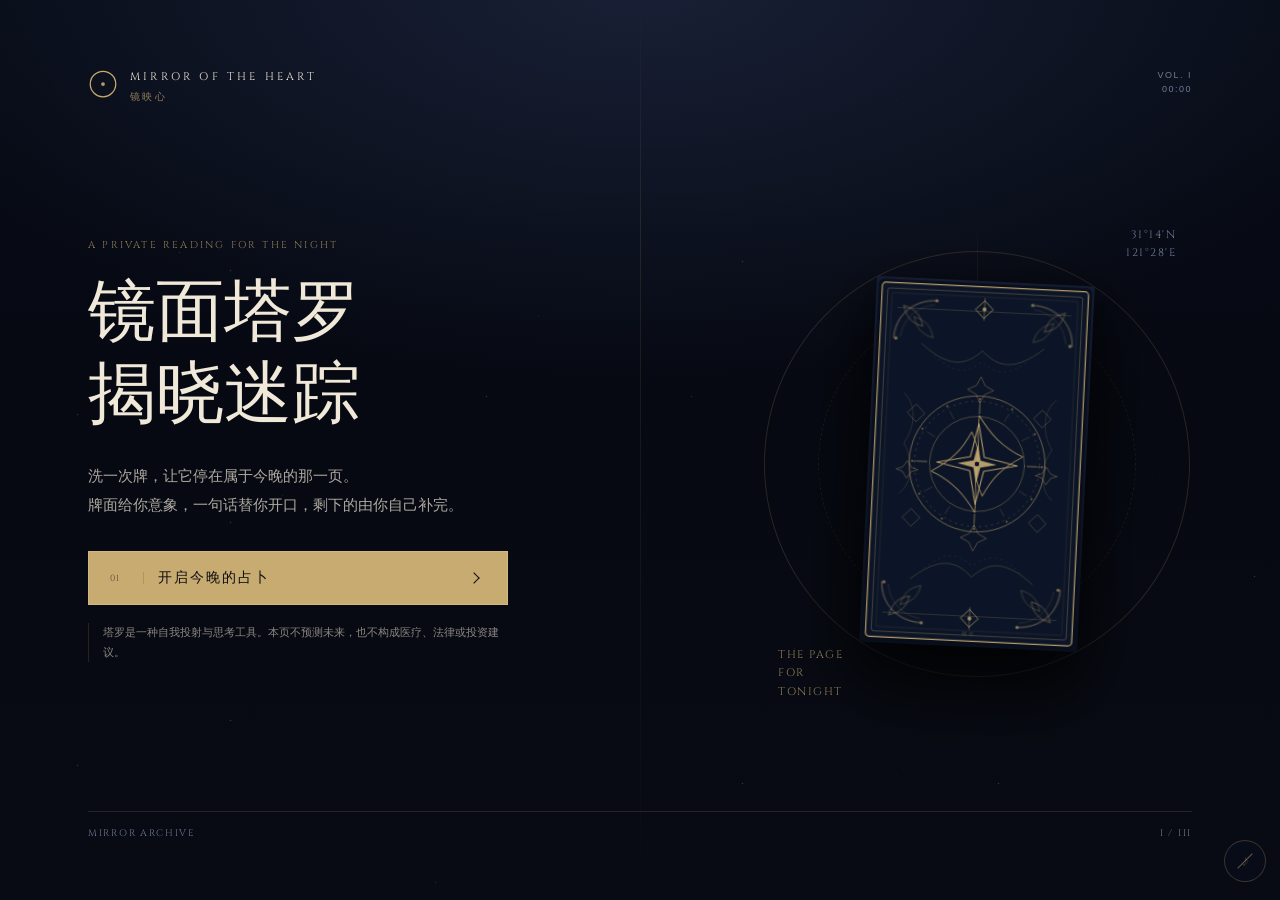
==== commit 6d2401e8: "brand: 改名 镜映心 / MIRROR OF THE HEART，主页标题改为「镜面塔罗 揭晓迷踪」 - 中文名：午夜来信 → 镜映心 - 英文名：MIDNIGHT ORACLE → MIRRO" ====
--- a/app/index.html
+++ b/app/index.html
@@ -3,11 +3,11 @@
 <head>
 <meta charset="UTF-8" />
 <meta name="viewport" content="width=device-width, initial-scale=1.0, maximum-scale=1.0, user-scalable=no, viewport-fit=cover" />
-<meta name="description" content="午夜来信 MIDNIGHT ORACLE · 塔罗与答案之书" />
+<meta name="description" content="镜映心 MIRROR OF THE HEART · 塔罗与答案之书" />
 <meta name="color-scheme" content="dark" />
 <meta name="theme-color" content="#060912" />
 <link rel="icon" href="data:image/svg+xml,%3Csvg xmlns='http://www.w3.org/2000/svg' viewBox='0 0 32 32'%3E%3Crect width='32' height='32' rx='16' fill='%230A0D1B'/%3E%3Ccircle cx='16' cy='16' r='9' fill='none' stroke='%23C7A96B' stroke-width='1.5'/%3E%3Cpath d='M18.5 11a6.2 6.2 0 1 0 0 10 4.8 4.8 0 1 1 0-10Z' fill='%23C7A96B'/%3E%3C/svg%3E" />
-<title>午夜来信 MIDNIGHT ORACLE</title>
+<title>镜映心 MIRROR OF THE HEART</title>
 <link rel="stylesheet" href="./assets/style.css" />
 </head>
 <body>
@@ -17,7 +17,7 @@
   <span class="ambient-stars" id="ambient-stars"></span>
 </div>
 
-<main class="app" id="app" aria-label="午夜来信塔罗占卜工具">
+<main class="app" id="app" aria-label="镜映心塔罗占卜工具">
 
   <!-- ==================== 首页 ==================== -->
   <section class="screen screen-home" id="screen-home" data-screen="home">
@@ -25,15 +25,15 @@
       <div class="brand">
         <span class="brand-sigil" id="brand-sigil" aria-hidden="true"></span>
         <span class="brand-text">
-          <span class="brand-name">MIDNIGHT ORACLE</span>
-          <span class="brand-sub">午夜来信</span>
+          <span class="brand-name">MIRROR OF THE HEART</span>
+          <span class="brand-sub">镜映心</span>
         </span>
         <span class="brand-edition">VOL. I<br />00:00</span>
       </div>
 
       <div class="home-copy">
         <p class="eyebrow">A PRIVATE READING FOR THE NIGHT</p>
-        <h1 class="home-title">有些问题，<br />值得静下来<br />听听自己的答案。</h1>
+        <h1 class="home-title">镜面塔罗<br />揭晓迷踪</h1>
         <p class="home-lede">
           洗一次牌，让它停在属于今晚的那一页。<br />
           牌面给你意象，一句话替你开口，剩下的由你自己补完。
@@ -59,7 +59,7 @@
       </div>
 
       <div class="home-footer" aria-hidden="true">
-        <span>NOCTURNAL ARCHIVE</span>
+        <span>MIRROR ARCHIVE</span>
         <span>I / III</span>
       </div>
     </div>
@@ -142,7 +142,7 @@
         <div class="book-page" id="book-page">
           <div class="book-page-head">
             <span class="book-page-no" id="book-page-no">NO. 01 / 44</span>
-            <span class="book-page-mark">MIDNIGHT ORACLE · 答案之书</span>
+            <span class="book-page-mark">MIRROR OF THE HEART · 答案之书</span>
           </div>
 
           <div class="book-card" id="book-card">
--- a/app/assets/style.css
+++ b/app/assets/style.css
@@ -1,5 +1,5 @@
 /* =========================================================
-   午夜来信 MIDNIGHT ORACLE
+   镜映心 MIRROR OF THE HEART
    基线：Chrome 61 / WebView 61（Android 8.1 出厂内核）
    规则：不使用 flex gap（margin 为基线 + JS 行为检测增强）、
         不使用 aspect-ratio / clamp() / 逻辑属性 / :has() / 动态视口单位。
@@ -638,7 +638,7 @@
 html.motion-reduced .deck-card-inner { transition-duration: 0.18s !important; }
 
 /* =========================================================
-   V2 · Nocturnal Archive
+   V2 · Mirror Archive
    以星历、装订线、档案编号与信笺栅格重构视觉层级。
    ========================================================= */
 
@@ -2635,7 +2635,7 @@
   font-family: var(--latin);
 }
 
-/* 今晚这一页：整页与页眉「MIDNIGHT ORACLE · 答案之书」同一套字体 */
+/* 今晚这一页：整页与页眉「MIRROR OF THE HEART · 答案之书」同一套字体 */
 #screen-result .screen-title,
 #screen-result .book-card-name,
 #screen-result .book-line,
